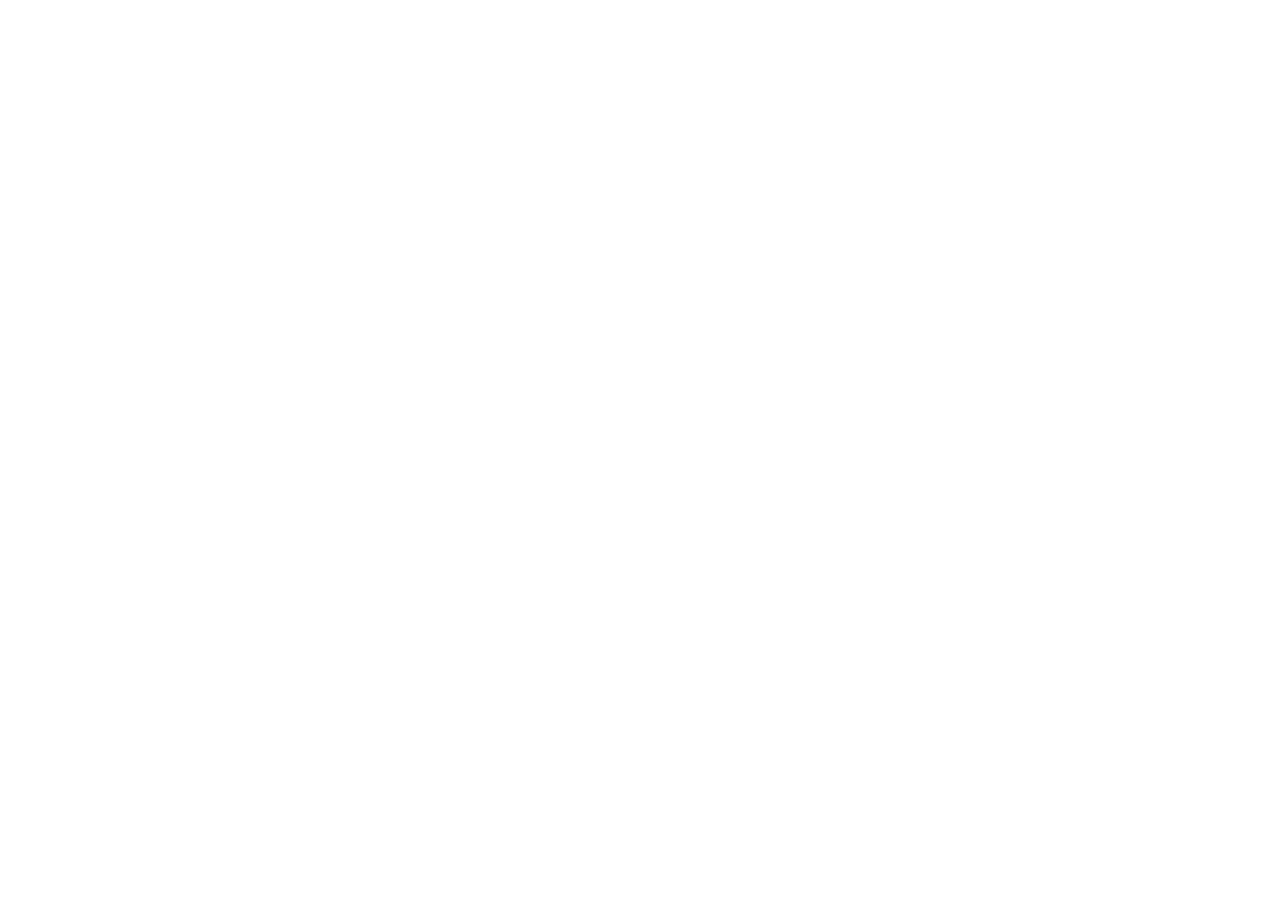
==== index.html @ af651dda "initial commit" ====
<!DOCTYPE html>
<html lang="en">
  <head>
    <meta charset="UTF-8" />
    <meta name="viewport" content="width=device-width, initial-scale=1.0" />
    <title>Document</title>
    <link rel="stylesheet" href="style.css" />
  </head>
  <body></body>
</html>
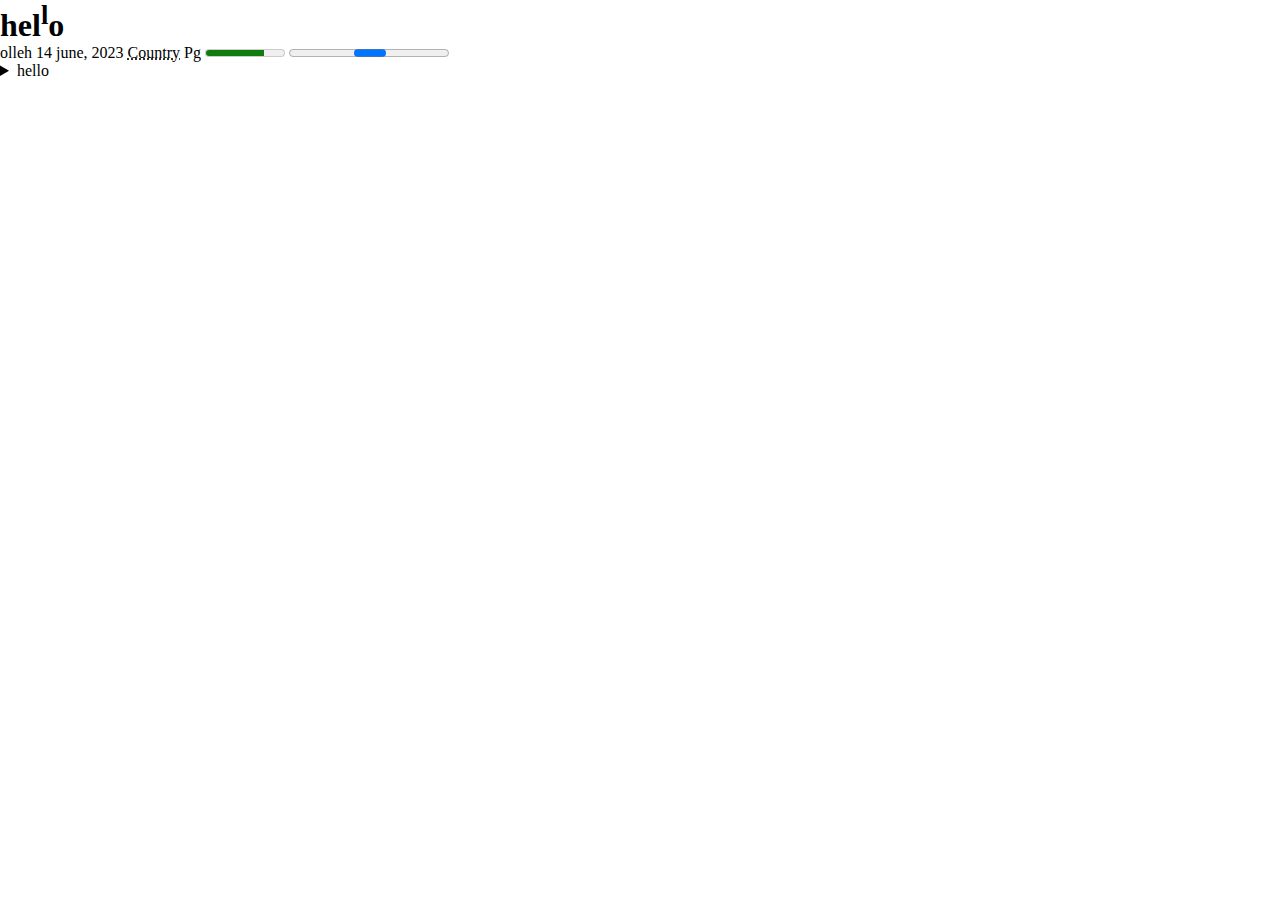
==== commit 75f40d27: "done funny pary" ====
--- a/index.html
+++ b/index.html
@@ -6,5 +6,20 @@
     <title>Document</title>
     <link rel="stylesheet" href="style.css" />
   </head>
-  <body></body>
+  <body>
+    <h1>hel<sup>l</sup>o</h1>
+    <bdo dir="rtl">hello</bdo>
+    <time datetime="2020-06-15">14 june, 2023</time>
+    <abbr title="This is Bangladesh">Country</abbr>
+    <label for="p">Pg</label>
+    <meter id="p" value="0.75"></meter>
+    <progress></progress>
+    <details>
+      <summary>hello</summary>
+      <p>
+        Lorem ipsum dolor sit amet consectetur adipisicing elit. Nulla,
+        adipisci.
+      </p>
+    </details>
+  </body>
 </html>
--- a/style.css
+++ b/style.css
@@ -0,0 +1,4 @@
+* {
+  margin: 0px;
+  padding: 0px;
+}
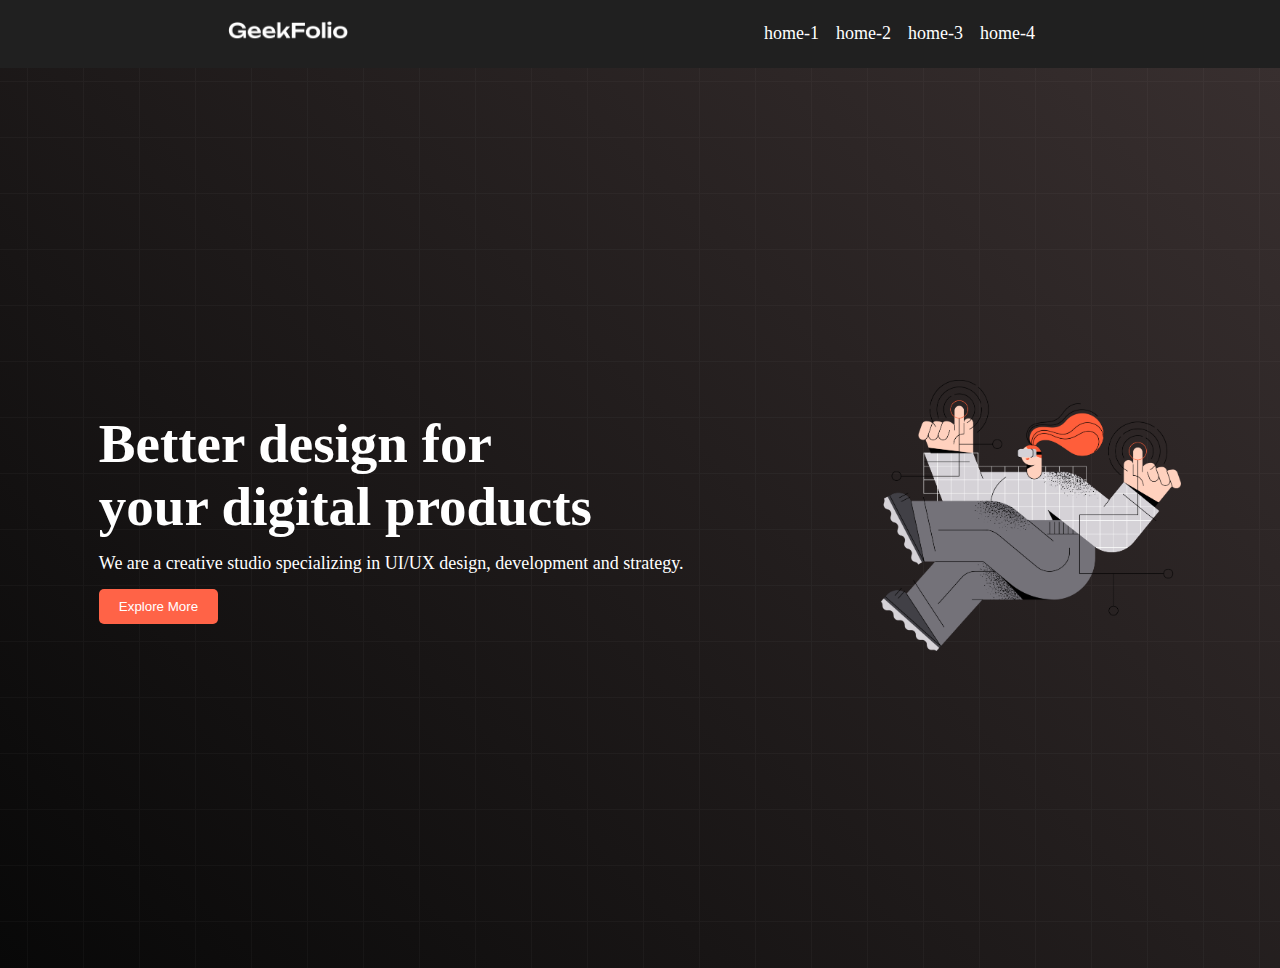
==== commit aacff976: "adding banner" ====
--- a/index.html
+++ b/index.html
@@ -7,19 +7,42 @@
     <link rel="stylesheet" href="style.css" />
   </head>
   <body>
-    <h1>hel<sup>l</sup>o</h1>
-    <bdo dir="rtl">hello</bdo>
-    <time datetime="2020-06-15">14 june, 2023</time>
-    <abbr title="This is Bangladesh">Country</abbr>
-    <label for="p">Pg</label>
-    <meter id="p" value="0.75"></meter>
-    <progress></progress>
-    <details>
-      <summary>hello</summary>
-      <p>
-        Lorem ipsum dolor sit amet consectetur adipisicing elit. Nulla,
-        adipisci.
-      </p>
-    </details>
+    <!--this is navbar section-->
+    <header>
+      <nav>
+        <div class="menu-container">
+          <div class="logo">
+            <img class="logo-photo" src="./logo/logo-light.png" alt="" />
+          </div>
+          <div class="menus">
+            <li class="item">home-1</li>
+            <li class="item">home-2</li>
+            <li class="item">home-3</li>
+            <li class="item">home-4</li>
+          </div>
+        </div>
+      </nav>
+    </header>
+    <main>
+      <section>
+        <div class="banner-container">
+          <div class="banner-text">
+            <h1 class="title">
+              Better design for <br />
+              your digital products
+            </h1>
+            <p class="description">
+              We are a creative studio specializing in UI/UX design, development
+              and strategy.
+            </p>
+            <button class="btn">Explore More</button>
+          </div>
+          <div class="banner-photo">
+            <img src="./images/banner.png" alt="" class="banner-img" />
+          </div>
+        </div>
+      </section>
+    </main>
+    <footer></footer>
   </body>
 </html>
--- a/style.css
+++ b/style.css
@@ -1,4 +1,61 @@
 * {
-  margin: 0px;
-  padding: 0px;
+  margin: 0;
+  padding: 0;
 }
+.menu-container {
+  background-color: rgb(32, 32, 32);
+  padding: 20px;
+  color: white;
+  list-style: none;
+  display: flex;
+  align-items: center;
+  justify-content: space-around;
+}
+.menus {
+  display: flex;
+  align-items: center;
+}
+.logo-photo {
+  width: 120px;
+}
+.item {
+  margin-right: 10px;
+  padding-right: 7px;
+  font-size: 18px;
+}
+.item:hover {
+  color: antiquewhite;
+  cursor: pointer;
+}
+.banner-container {
+  display: flex;
+  height: 100vh;
+  justify-content: space-around;
+  align-items: center;
+  color: white;
+  background-image: url("./images/background.png"),
+    linear-gradient(45deg, rgb(8, 8, 8), #382f2f);
+}
+.banner-img {
+  width: 300px;
+}
+.title {
+  font-size: 55px;
+  font-weight: bold;
+}
+.description {
+  font-size: 18px;
+  margin-top: 15px;
+  margin-bottom: 15px;
+}
+.btn {
+  background-color: tomato;
+  color: white;
+  padding: 10px 20px;
+  border-radius: 5px;
+  border: none;
+}
+.btn:hover {
+  cursor: pointer;
+  background-color: rgb(250, 112, 87);
+}
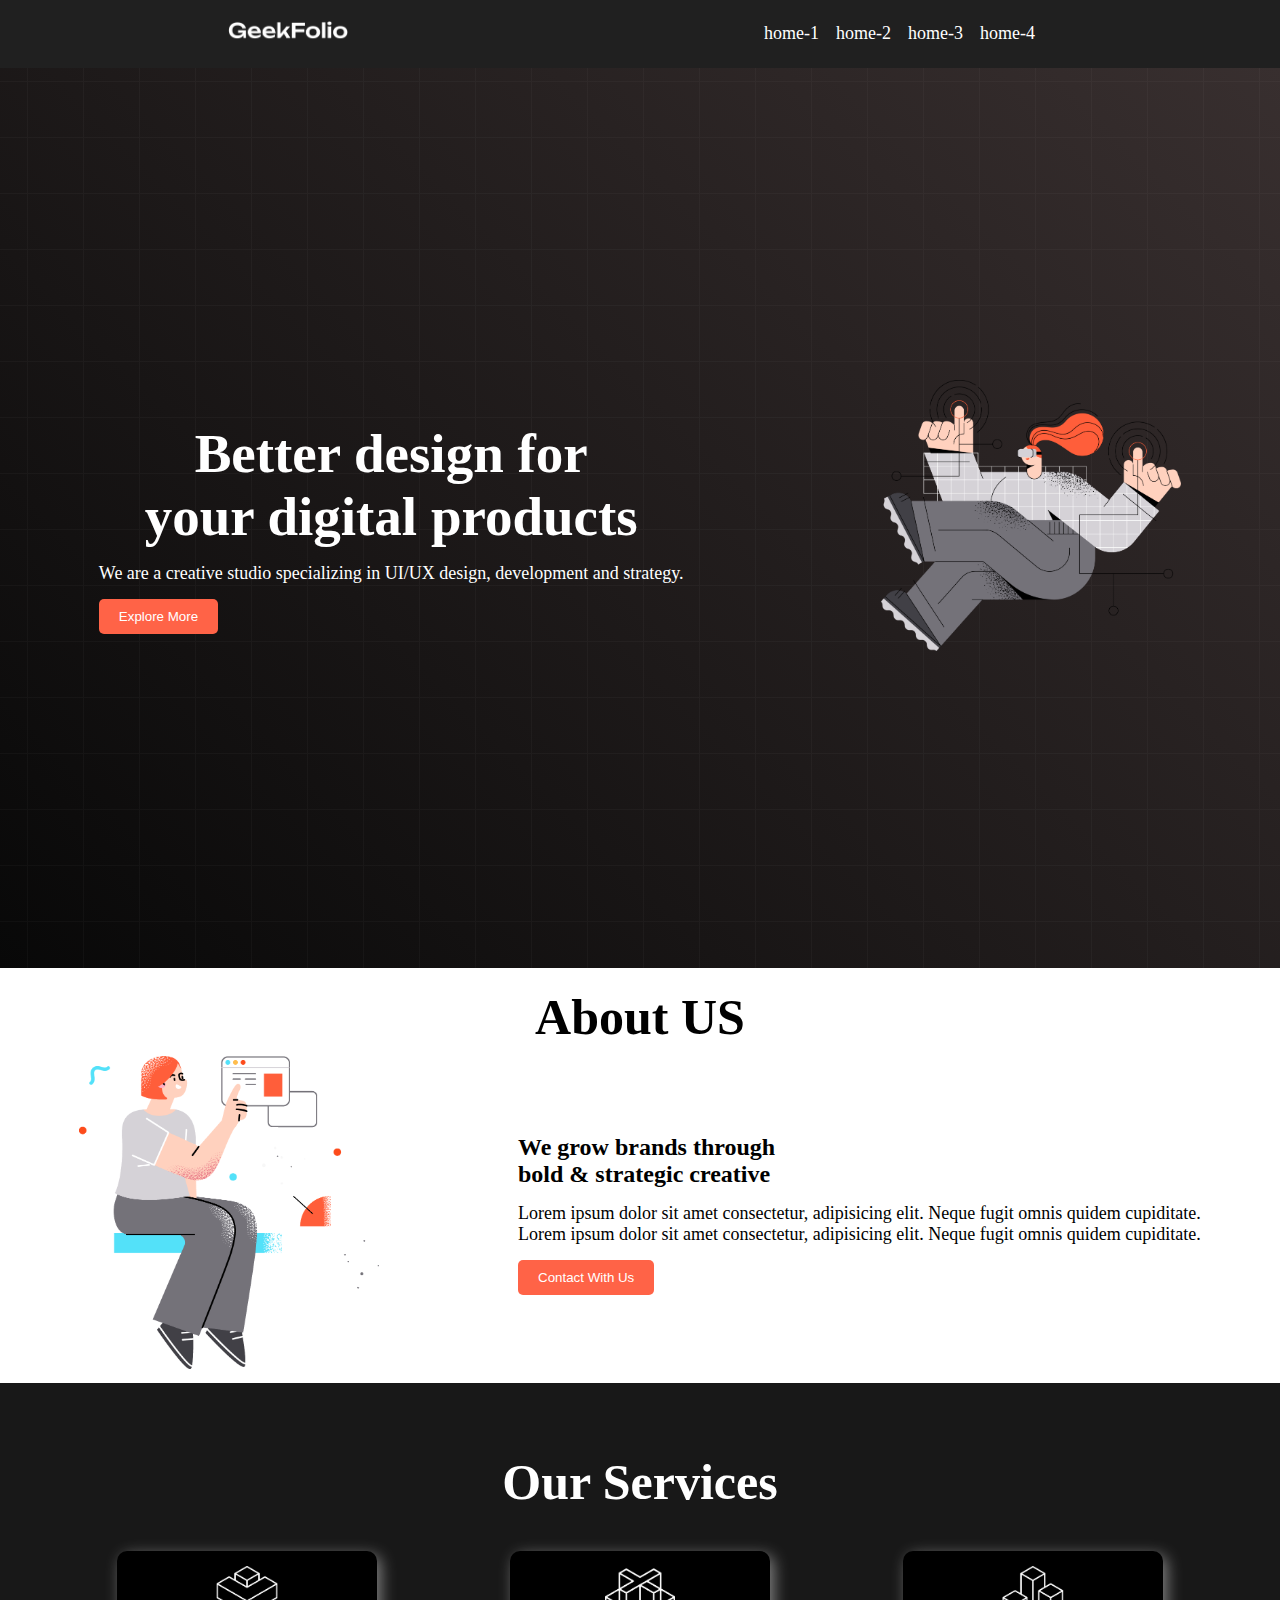
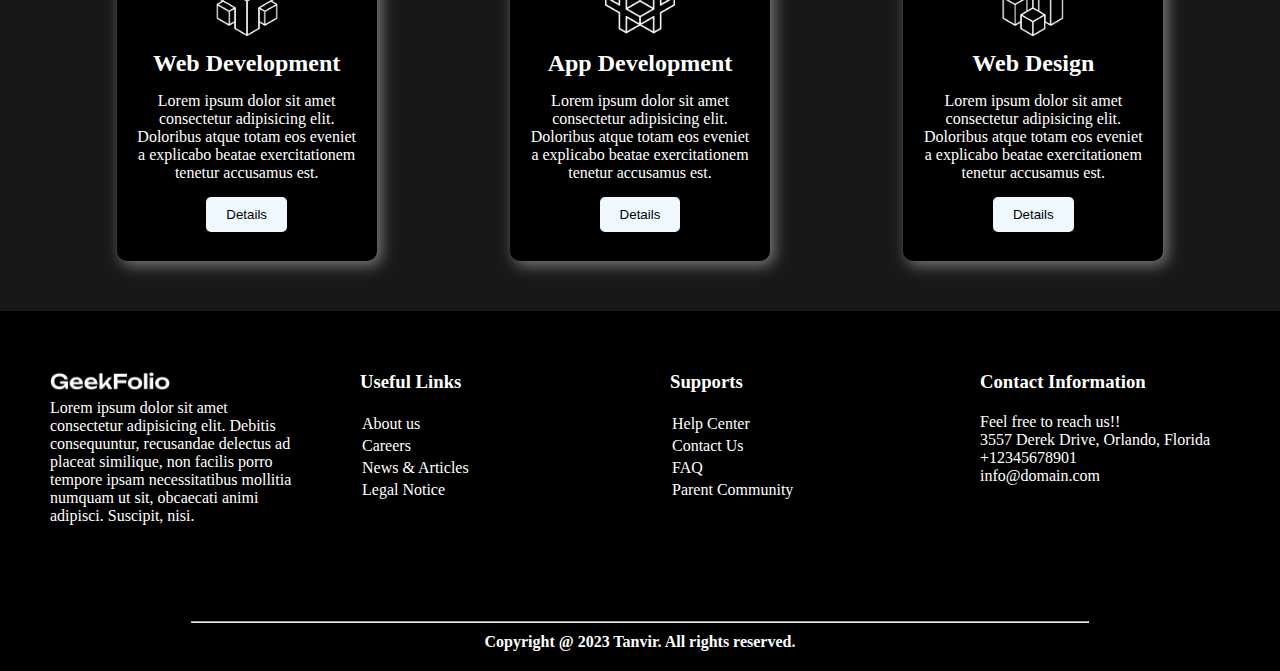
==== commit bfccae1c: "added banner, services, footer" ====
--- a/index.html
+++ b/index.html
@@ -42,7 +42,100 @@
           </div>
         </div>
       </section>
+      <!--this is about us section-->
+      <section>
+        <h1>About US</h1>
+        <div class="about-container">
+          <div class="about-photo">
+            <img class="banner-img" src="./images/section.png" alt="" />
+          </div>
+          <div class="about-text">
+            <h2>
+              We grow brands through <br />
+              bold & strategic creative
+            </h2>
+            <p class="description">
+              Lorem ipsum dolor sit amet consectetur, adipisicing elit. Neque
+              fugit omnis quidem cupiditate.<br />Lorem ipsum dolor sit amet
+              consectetur, adipisicing elit. Neque fugit omnis quidem
+              cupiditate.
+            </p>
+            <button class="btn">Contact With Us</button>
+          </div>
+        </div>
+      </section>
+      <!--this is service section-->
+      <section class="services">
+        <h1 class="service-title">Our Services</h1>
+        <div class="service-container">
+          <div class="box">
+            <img src="./icon/0.png" alt="" class="icon" />
+            <h2 class="box-title">Web Development</h2>
+            <p class="box-description">
+              Lorem ipsum dolor sit amet consectetur adipisicing elit. Doloribus
+              atque totam eos eveniet a explicabo beatae exercitationem tenetur
+              accusamus est.
+            </p>
+            <button class="btn box-btn">Details</button>
+          </div>
+          <div class="box">
+            <img src="./icon/1.png" alt="" class="icon" />
+            <h2 class="box-title">App Development</h2>
+            <p class="box-description">
+              Lorem ipsum dolor sit amet consectetur adipisicing elit. Doloribus
+              atque totam eos eveniet a explicabo beatae exercitationem tenetur
+              accusamus est.
+            </p>
+            <button class="btn box-btn">Details</button>
+          </div>
+          <div class="box">
+            <img src="./icon/2.png" alt="" class="icon" />
+            <h2 class="box-title">Web Design</h2>
+            <p class="box-description">
+              Lorem ipsum dolor sit amet consectetur adipisicing elit. Doloribus
+              atque totam eos eveniet a explicabo beatae exercitationem tenetur
+              accusamus est.
+            </p>
+            <button class="btn box-btn">Details</button>
+          </div>
+        </div>
+      </section>
+      
     </main>
-    <footer></footer>
+    <footer>
+        <section class="footer-section">
+            <div class="footer-div">
+                <div class="brand">
+                    <img class="logo-photo" src="./logo/logo-light.png" alt="" />
+                    <p>Lorem ipsum dolor sit amet consectetur adipisicing elit. Debitis consequuntur, recusandae delectus ad placeat similique, non facilis porro tempore ipsam necessitatibus mollitia numquam ut sit, obcaecati animi adipisci. Suscipit, nisi.</p>
+                  </div>
+                  <div class="brand">
+                      <h3>Useful Links</h2>
+                          <ul class="footer-list">
+                              <li class="list-item">About us</li>
+                              <li class="list-item">Careers</li>
+                              <li class="list-item">News & Articles</li>
+                              <li class="list-item">Legal Notice</li>
+                          </ul>
+                    </div>
+                    <div class="brand">
+                      <h3>Supports</h2>
+                          <ul class="footer-list">
+                              <li class="list-item">Help Center</li>
+                              <li class="list-item">Contact Us</li>
+                              <li class="list-item">FAQ</li>
+                              <li class="list-item">Parent Community</li>
+                          </ul>
+                    </div>
+                    <div class="brand">
+                      <h3>Contact Information</h2>
+                          <p>Feel free to reach us!! <br> 3557 Derek Drive, Orlando, Florida <br> +12345678901 <br> info@domain.com</p>
+                    </div>
+            </div>
+            <hr>
+            <h4>Copyright @ 2023 Tanvir. All rights reserved.</h3>
+           
+          </section>
+    </footer>
   </body>
 </html>
--- a/style.css
+++ b/style.css
@@ -59,3 +59,87 @@
   cursor: pointer;
   background-color: rgb(250, 112, 87);
 }
+h1 {
+  margin-top: 20px;
+  text-align: center;
+  font-size: 50px;
+}
+.about-container {
+  display: flex;
+  justify-content: space-around;
+  align-items: center;
+  padding: 10px;
+}
+.box {
+  width: 230px;
+  height: 280px;
+  box-shadow: 4px 4px 15px grey;
+  background-color: black;
+  color: white;
+  text-align: center;
+  padding: 15px;
+  border-radius: 10px;
+}
+.icon {
+  width: 70px;
+}
+.box-btn {
+  margin-top: 10px;
+  background-color: aliceblue;
+  color: black;
+}
+.box-btn:hover {
+  background-color: rgb(209, 221, 231);
+  cursor: pointer;
+}
+.box-title {
+  padding: 10px;
+}
+.box-description {
+  padding: 5px;
+}
+.service-container {
+  display: flex;
+  justify-content: space-around;
+  padding: 20px;
+}
+.services {
+  background-color: rgb(24, 24, 24);
+  padding: 30px;
+}
+.service-title {
+  color: white;
+  padding: 20px;
+}
+.footer-section {
+  background-color: black;
+  padding: 60px 20px 20px;
+}
+.footer-div {
+  display: flex;
+  justify-content: space-around;
+}
+.brand {
+  color: white;
+  width: 250px;
+  height: 250px;
+  text-align: left;
+}
+h3 {
+  margin-bottom: 20px;
+  color: white;
+}
+h4 {
+  color: white;
+  margin-top: 10px;
+  text-align: center;
+}
+.list-item {
+  list-style: none;
+  padding: 2px;
+}
+hr {
+  color: white;
+  width: 70vw;
+  margin: 0 auto;
+}
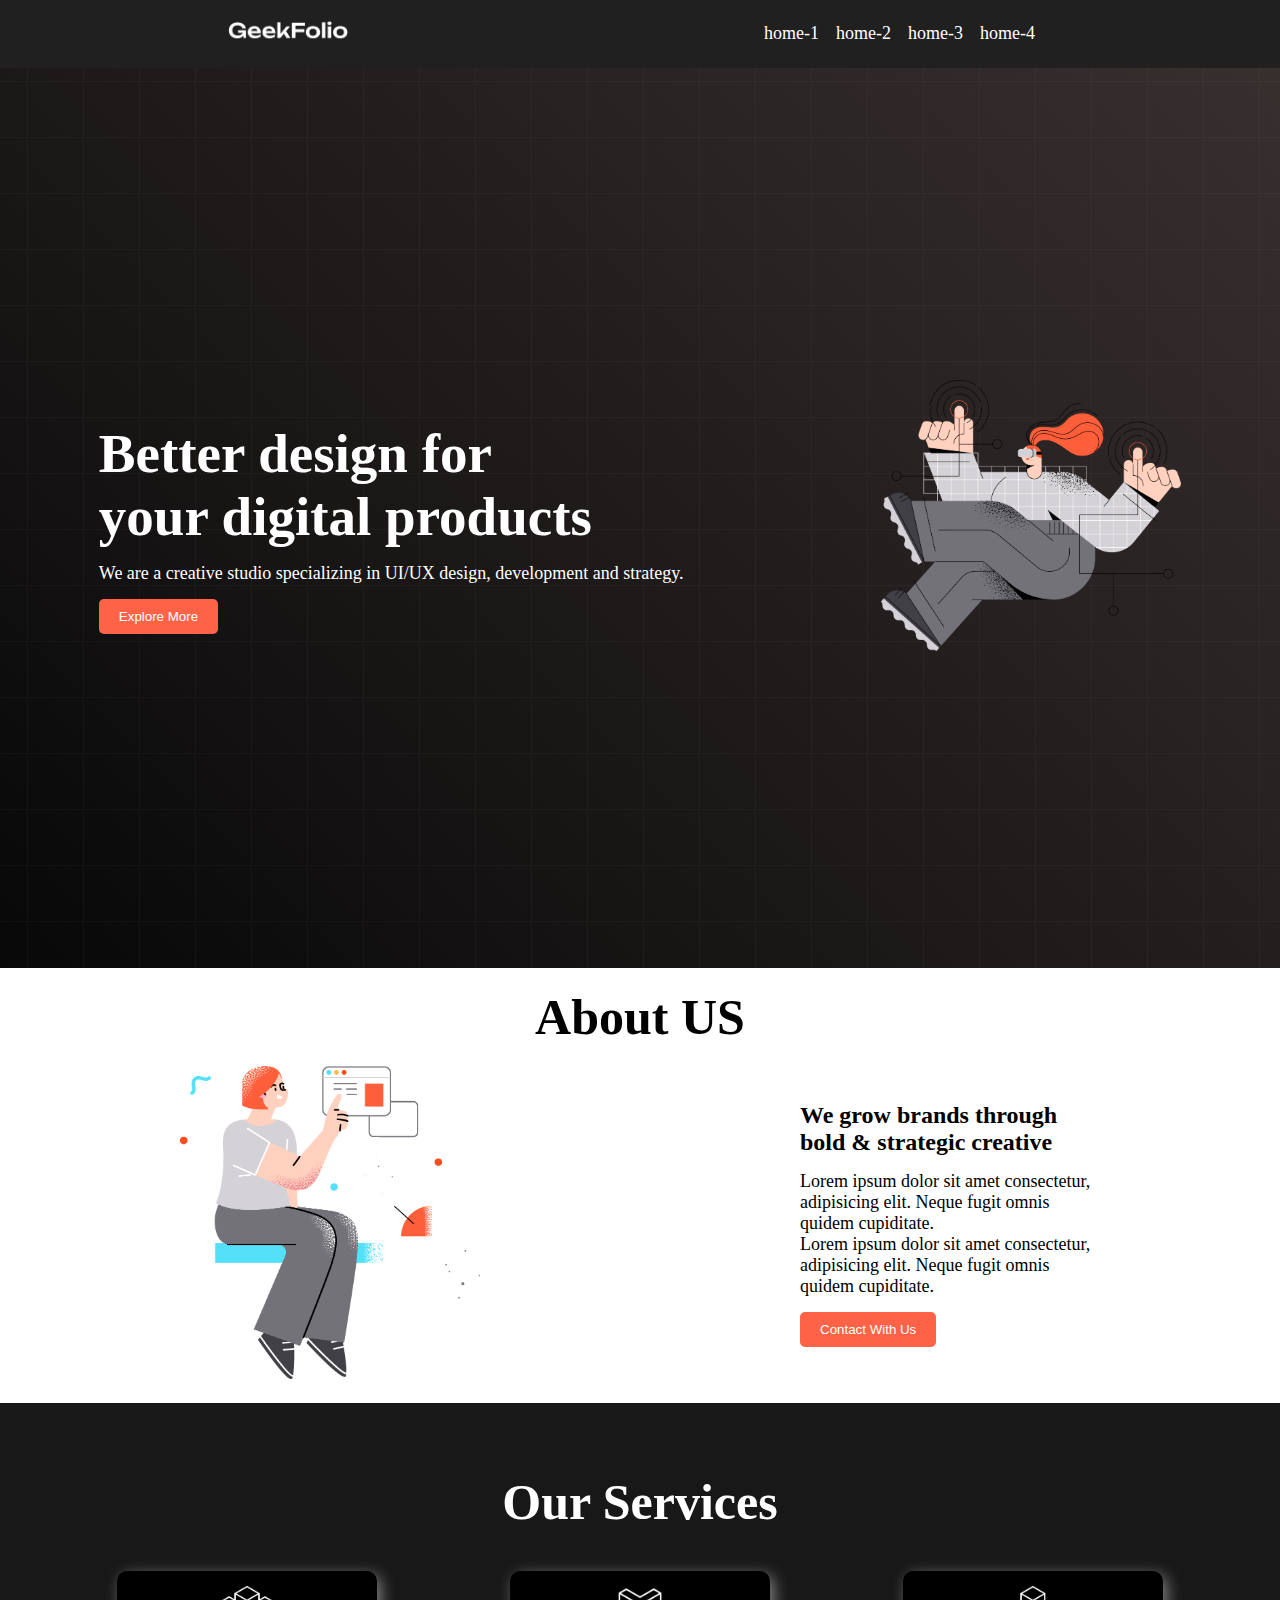
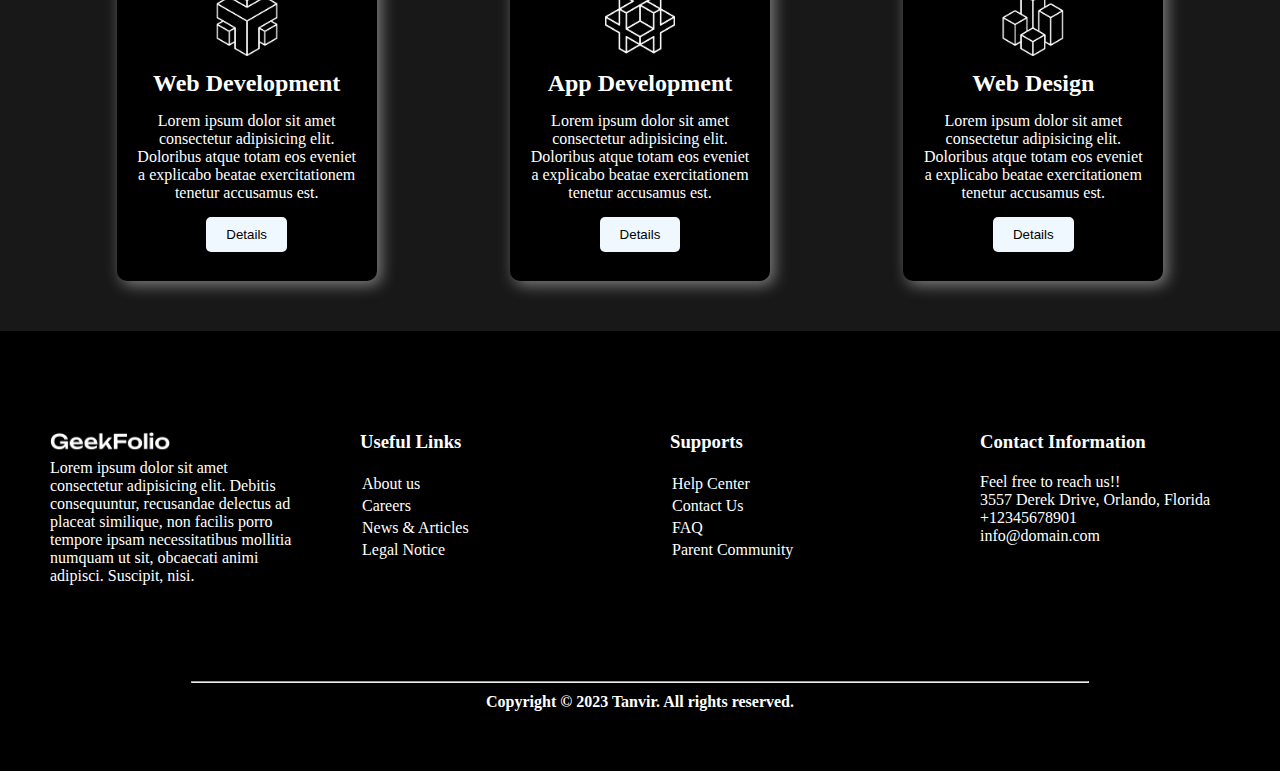
==== commit 42007570: "style updated" ====
--- a/index.html
+++ b/index.html
@@ -133,7 +133,7 @@
                     </div>
             </div>
             <hr>
-            <h4>Copyright @ 2023 Tanvir. All rights reserved.</h3>
+            <h4>Copyright &copy; 2023 Tanvir. All rights reserved.</h3>
            
           </section>
     </footer>
--- a/style.css
+++ b/style.css
@@ -42,6 +42,7 @@
 .title {
   font-size: 55px;
   font-weight: bold;
+  text-align: left;
 }
 .description {
   font-size: 18px;
@@ -68,7 +69,10 @@
   display: flex;
   justify-content: space-around;
   align-items: center;
-  padding: 10px;
+  padding: 20px;
+}
+.about-text {
+  width: 300px;
 }
 .box {
   width: 230px;
@@ -113,7 +117,7 @@
 }
 .footer-section {
   background-color: black;
-  padding: 60px 20px 20px;
+  padding: 100px 20px 60px;
 }
 .footer-div {
   display: flex;
